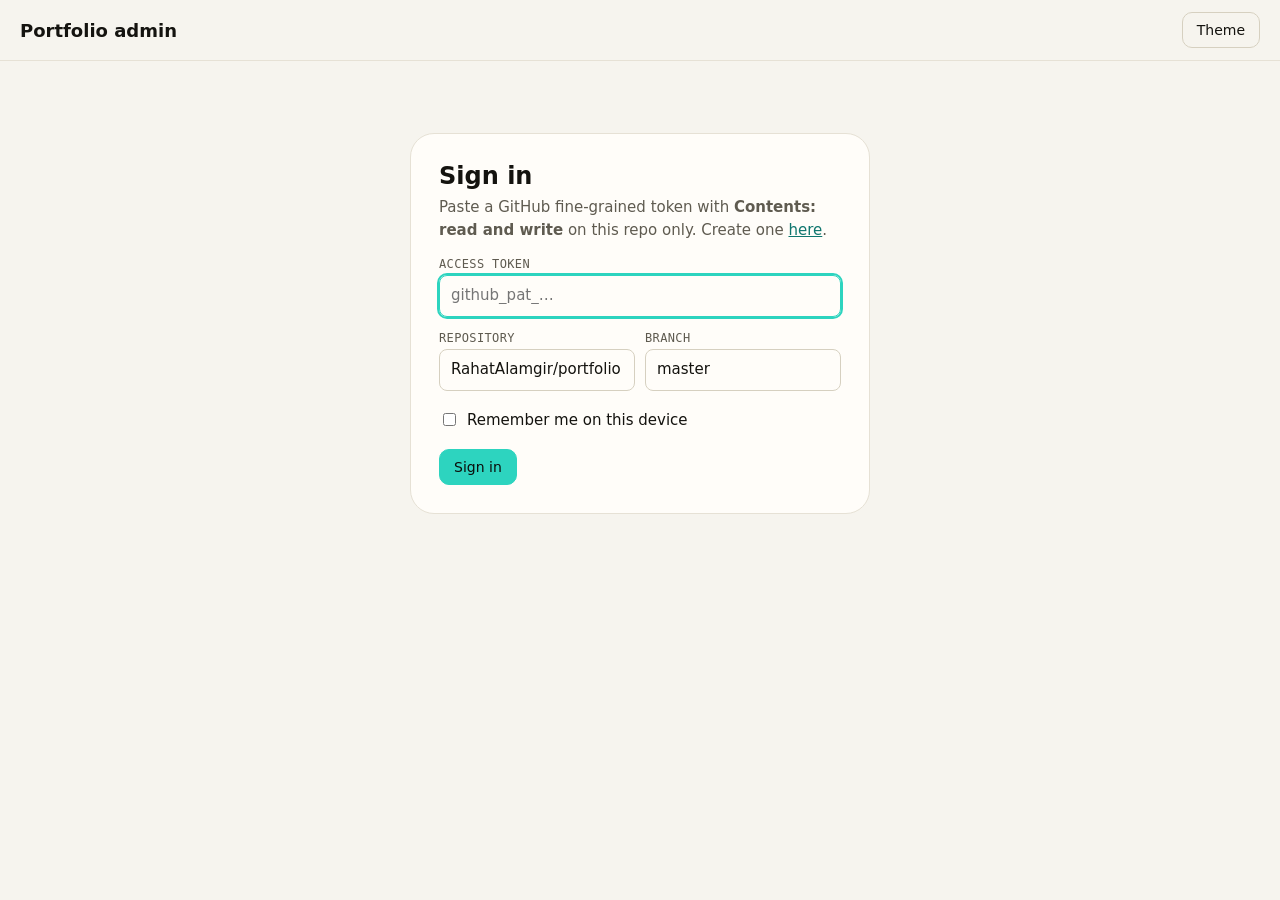
==== admin/index.html @ 94e4a855 "admin" ====
<!doctype html>
<html lang="en">
<head>
  <meta charset="utf-8">
  <meta name="viewport" content="width=device-width, initial-scale=1">
  <meta name="robots" content="noindex, nofollow">
  <meta name="referrer" content="no-referrer">
  <title>Portfolio Admin</title>
  <link rel="icon" href="data:image/svg+xml,%3Csvg xmlns='http://www.w3.org/2000/svg' viewBox='0 0 32 32'%3E%3Crect width='32' height='32' rx='8' fill='%232DD4BF'/%3E%3C/svg%3E">
  <link rel="stylesheet" href="../css/base/tokens.css">
  <link rel="stylesheet" href="admin.css">
</head>
<body>
  <header class="bar">
    <strong class="bar-title">Portfolio admin</strong>
    <span class="bar-repo muted" id="repoLabel"></span>
    <span class="grow"></span>
    <button class="btn ghost" id="themeBtn" type="button">Theme</button>
    <button class="btn ghost" id="logoutBtn" type="button" hidden>Sign out</button>
  </header>

  <main id="app"></main>
  <div class="toast" id="toast" role="status" aria-live="polite"></div>

  <script type="module" src="admin.js"></script>
</body>
</html>
---- css/base/tokens.css ----
/* Design tokens: accent colour, dark (default) + light themes, fonts, radii */

:root {
  /* Accent: change these to re-colour the whole site */
  --accent: #2DD4BF;
  --on-accent: #0B0D0A;
  --accent-text: #2DD4BF;
  --accent-soft: rgba(45, 212, 191, 0.14);

  /* Dark theme (default) */
  --bg: #0A0B0D;
  --surface: #121418;
  --surface-2: #181B20;
  --line: #23272E;
  --line-strong: #30353D;
  --text: #F2F4F7;
  --text-soft: #C3C9D2;
  --muted: #97A0AD;
  --chip: #1C1F25;
  --inverse: #F2F4F7;
  --inverse-text: #0A0B0D;
  --header-bg: rgba(10, 11, 13, 0.82);
  --glass: rgba(18, 20, 24, 0.85);
  --shadow: 0 24px 48px -24px rgba(0, 0, 0, 0.7);

  --font-display: "Inter Tight", "Inter", system-ui, sans-serif;
  --font-body: "Inter", system-ui, -apple-system, "Segoe UI", sans-serif;
  --font-mono: "JetBrains Mono", ui-monospace, Consolas, monospace;

  --ease-out: cubic-bezier(0.22, 1, 0.36, 1);

  --radius-sm: 8px;
  --radius: 10px;
  --radius-lg: 16px;
  --radius-xl: 24px;
  --container: 1200px;
  --header-h: 73px;

  color-scheme: dark;
}

[data-theme="light"] {
  --accent-text: #0F766E;
  --accent-soft: #D9F4EF;

  --bg: #F6F4EE;
  --surface: #FFFDF9;
  --surface-2: #EEEBE2;
  --line: #E6E1D5;
  --line-strong: #D6D0C0;
  --text: #14130F;
  --text-soft: #45423A;
  --muted: #5F5B50;
  --chip: #F0EDE4;
  --inverse: #14130F;
  --inverse-text: #FFFDF9;
  --header-bg: rgba(246, 244, 238, 0.85);
  --glass: rgba(255, 253, 249, 0.9);
  --shadow: 0 22px 44px -24px rgba(70, 55, 25, 0.32);
  --shadow-soft: 0 1px 2px rgba(70, 55, 25, 0.06), 0 8px 20px -12px rgba(70, 55, 25, 0.14);

  color-scheme: light;
}
---- admin/admin.css ----
/* Admin page styles. Reuses the site's colour tokens. */

* { box-sizing: border-box; }
html { color-scheme: dark; }
[data-theme="light"] { color-scheme: light; }
body {
  margin: 0;
  background: var(--bg);
  color: var(--text);
  font: 15px/1.5 var(--font-body);
}
[hidden] { display: none !important; }
.muted { color: var(--muted); }
.grow { flex: 1; }

/* Top bar */
.bar {
  position: sticky; top: 0; z-index: 20;
  display: flex; align-items: center; gap: 12px;
  padding: 12px 20px;
  background: var(--header-bg);
  backdrop-filter: blur(10px);
  border-bottom: 1px solid var(--line);
}
.bar-title { font-family: var(--font-display); font-size: 18px; }
.bar-repo { font: 13px var(--font-mono); }

/* Buttons */
.btn {
  display: inline-flex; align-items: center; justify-content: center; gap: 6px;
  min-height: 36px; padding: 0 14px;
  border: 1px solid var(--line-strong); border-radius: var(--radius);
  background: var(--surface); color: var(--text);
  font: 500 14px var(--font-body);
  cursor: pointer;
}
.btn:hover:not(:disabled) { border-color: var(--muted); }
.btn:disabled { opacity: 0.45; cursor: not-allowed; }
.btn.primary { background: var(--accent); border-color: var(--accent); color: var(--on-accent); }
.btn.ghost { background: transparent; }
.btn.danger:hover:not(:disabled) { border-color: #f87171; color: #f87171; }
.btn.small { min-height: 30px; padding: 0 10px; font-size: 13px; }
.btn.icon { min-width: 30px; padding: 0 6px; }
:focus-visible { outline: 2px solid var(--accent); outline-offset: 2px; }

/* Sign in */
.login {
  max-width: 460px; margin: 8vh auto; padding: 28px;
  background: var(--surface); border: 1px solid var(--line); border-radius: var(--radius-xl);
}
.login h1 { margin: 0 0 6px; font: 700 24px var(--font-display); }
.login p { margin: 0 0 16px; }
.login .field { margin-bottom: 14px; }
.login .row { display: flex; gap: 10px; }
.login .row > * { flex: 1; }
.login a { color: var(--accent-text); }
.check { display: flex; align-items: center; gap: 8px; margin: 4px 0 18px; }

/* Layout */
.shell {
  display: grid; grid-template-columns: 220px 1fr; gap: 24px;
  max-width: 1100px; margin: 0 auto; padding: 24px 20px 120px;
}
.side { display: flex; flex-direction: column; gap: 4px; align-self: start; position: sticky; top: 72px; }
.side button {
  display: flex; align-items: center; justify-content: space-between;
  padding: 10px 12px; border: 1px solid transparent; border-radius: var(--radius);
  background: none; color: var(--text-soft); font: 500 14px var(--font-body);
  text-align: left; cursor: pointer;
}
.side button:hover { background: var(--surface); }
.side button[aria-current="true"] { background: var(--surface); border-color: var(--line-strong); color: var(--text); }
.dot { width: 8px; height: 8px; border-radius: 50%; background: var(--accent); }

.panel-head { display: flex; flex-wrap: wrap; align-items: center; gap: 10px; margin-bottom: 16px; }
.panel-head h2 { margin: 0; font: 700 22px var(--font-display); }
.panel-head .path { font: 13px var(--font-mono); color: var(--muted); }

/* Form fields */
.field { display: block; margin-bottom: 12px; }
.field-label { display: block; margin-bottom: 4px; font: 500 12px var(--font-mono); letter-spacing: 0.03em; color: var(--muted); text-transform: uppercase; }
input[type="text"], input[type="password"], input[type="number"], textarea {
  width: 100%; padding: 9px 11px;
  border: 1px solid var(--line-strong); border-radius: var(--radius-sm);
  background: var(--surface); color: var(--text);
  font: 15px/1.45 var(--font-body);
}
textarea { resize: vertical; min-height: 60px; }
input:focus, textarea:focus { outline: 2px solid var(--accent); outline-offset: 0; border-color: var(--accent); }
.field.inline { display: flex; align-items: center; gap: 10px; }
.field.inline .field-label { margin: 0; }

.group {
  margin: 0 0 14px; padding: 14px 14px 4px;
  border: 1px solid var(--line); border-radius: var(--radius-lg);
  background: color-mix(in srgb, var(--surface) 55%, transparent);
}
.group > legend, .group-head {
  font: 600 14px var(--font-display);
}
.group-head { display: flex; align-items: center; gap: 8px; margin-bottom: 12px; }
.group-head .count { color: var(--muted); font: 12px var(--font-mono); }

/* Array items */
details.card {
  margin-bottom: 10px; border: 1px solid var(--line-strong); border-radius: var(--radius-lg);
  background: var(--surface);
}
details.card > summary {
  display: flex; align-items: center; gap: 8px; padding: 10px 12px; cursor: pointer; list-style: none;
}
details.card > summary::-webkit-details-marker { display: none; }
details.card > summary::before { content: "▸"; color: var(--muted); transition: transform 0.15s; }
details.card[open] > summary::before { transform: rotate(90deg); }
.card-num { font: 12px var(--font-mono); color: var(--muted); }
.card-title { flex: 1; font-weight: 600; overflow: hidden; text-overflow: ellipsis; white-space: nowrap; }
.card-actions { display: flex; gap: 4px; }
.card-body { padding: 4px 14px 6px; border-top: 1px solid var(--line); padding-top: 14px; }

.prim-row { display: flex; gap: 6px; margin-bottom: 8px; align-items: flex-start; }
.prim-row .field { flex: 1; margin: 0; }

/* Image fields */
.img-field { display: flex; gap: 12px; align-items: flex-start; }
.img-thumb {
  flex: none; width: 72px; height: 72px; object-fit: cover;
  border: 1px solid var(--line-strong); border-radius: var(--radius-sm); background: var(--surface-2);
}
.img-thumb.file { display: grid; place-items: center; font: 12px var(--font-mono); color: var(--muted); }
.img-main { flex: 1; min-width: 0; }
.img-main .btn { margin-top: 6px; }
.img-note { margin-left: 8px; font-size: 13px; color: var(--accent-text); }

.raw { width: 100%; min-height: 60vh; font: 13px/1.5 var(--font-mono); white-space: pre; resize: vertical; }
.error { margin: 8px 0; color: #f87171; font-size: 14px; }

.savebar {
  position: fixed; left: 0; right: 0; bottom: 0; z-index: 15;
  display: flex; align-items: center; justify-content: center; gap: 12px; padding: 12px 20px;
  background: var(--header-bg); backdrop-filter: blur(10px); border-top: 1px solid var(--line);
}
.savebar span { font-size: 14px; color: var(--muted); }

.toast {
  position: fixed; left: 50%; bottom: 76px; z-index: 30; max-width: min(520px, 92vw);
  padding: 10px 16px; border-radius: var(--radius);
  background: var(--inverse); color: var(--inverse-text); font-size: 14px;
  opacity: 0; transform: translate(-50%, 8px); pointer-events: none;
  transition: opacity 0.2s, transform 0.2s;
}
.toast.show { opacity: 1; transform: translate(-50%, 0); }
.toast.bad { background: #b91c1c; color: #fff; }

@media (max-width: 760px) {
  .shell { grid-template-columns: 1fr; gap: 12px; }
  .side { position: static; flex-direction: row; overflow-x: auto; padding-bottom: 6px; }
  .side button { white-space: nowrap; gap: 8px; }
  .bar-repo { display: none; }
}
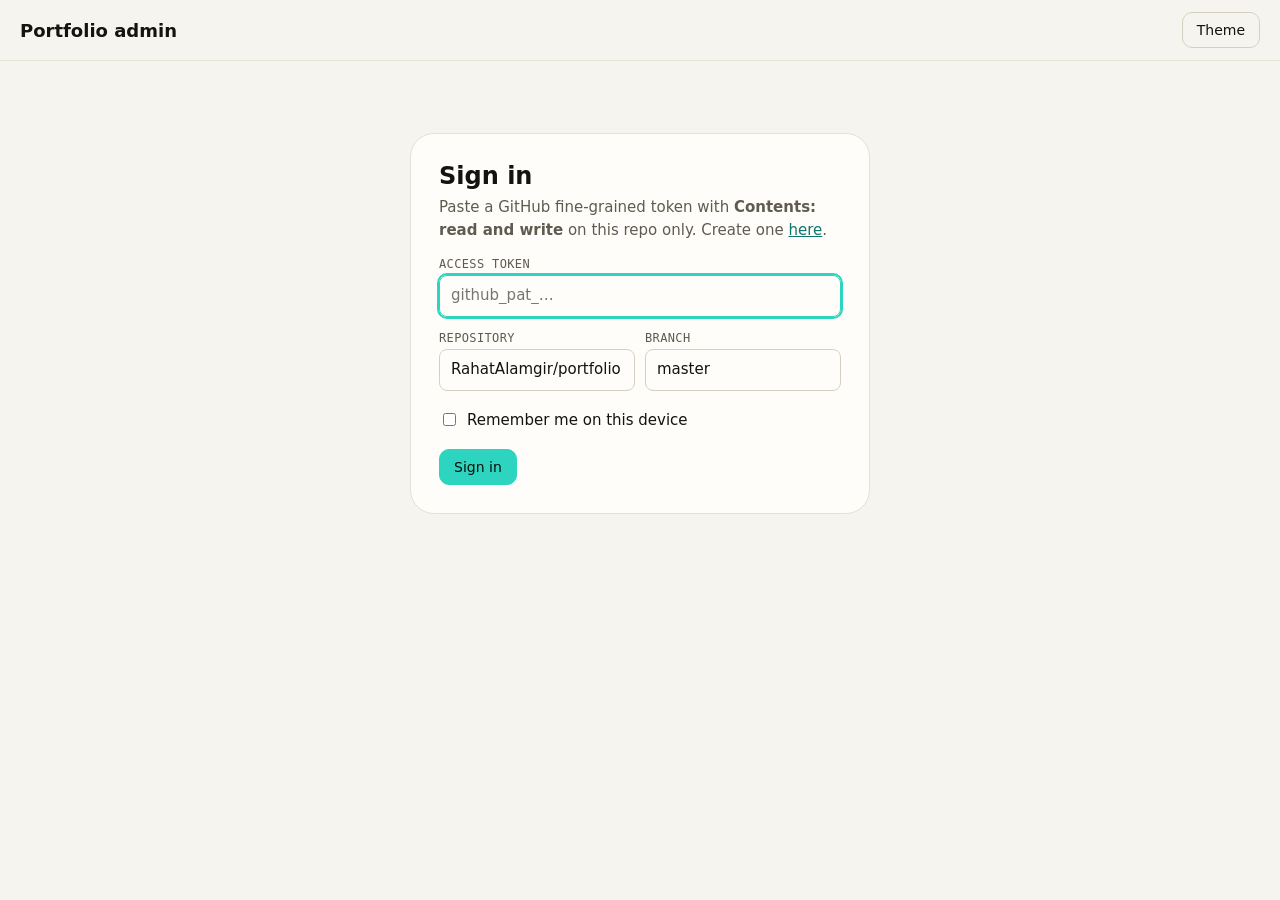
==== commit 46a9688b: "admin login fixed" ====
--- a/admin/index.html
+++ b/admin/index.html
@@ -22,6 +22,6 @@
   <main id="app"></main>
   <div class="toast" id="toast" role="status" aria-live="polite"></div>
 
-  <script type="module" src="admin.js"></script>
+  <script type="module" src="js/main.js"></script>
 </body>
 </html>
